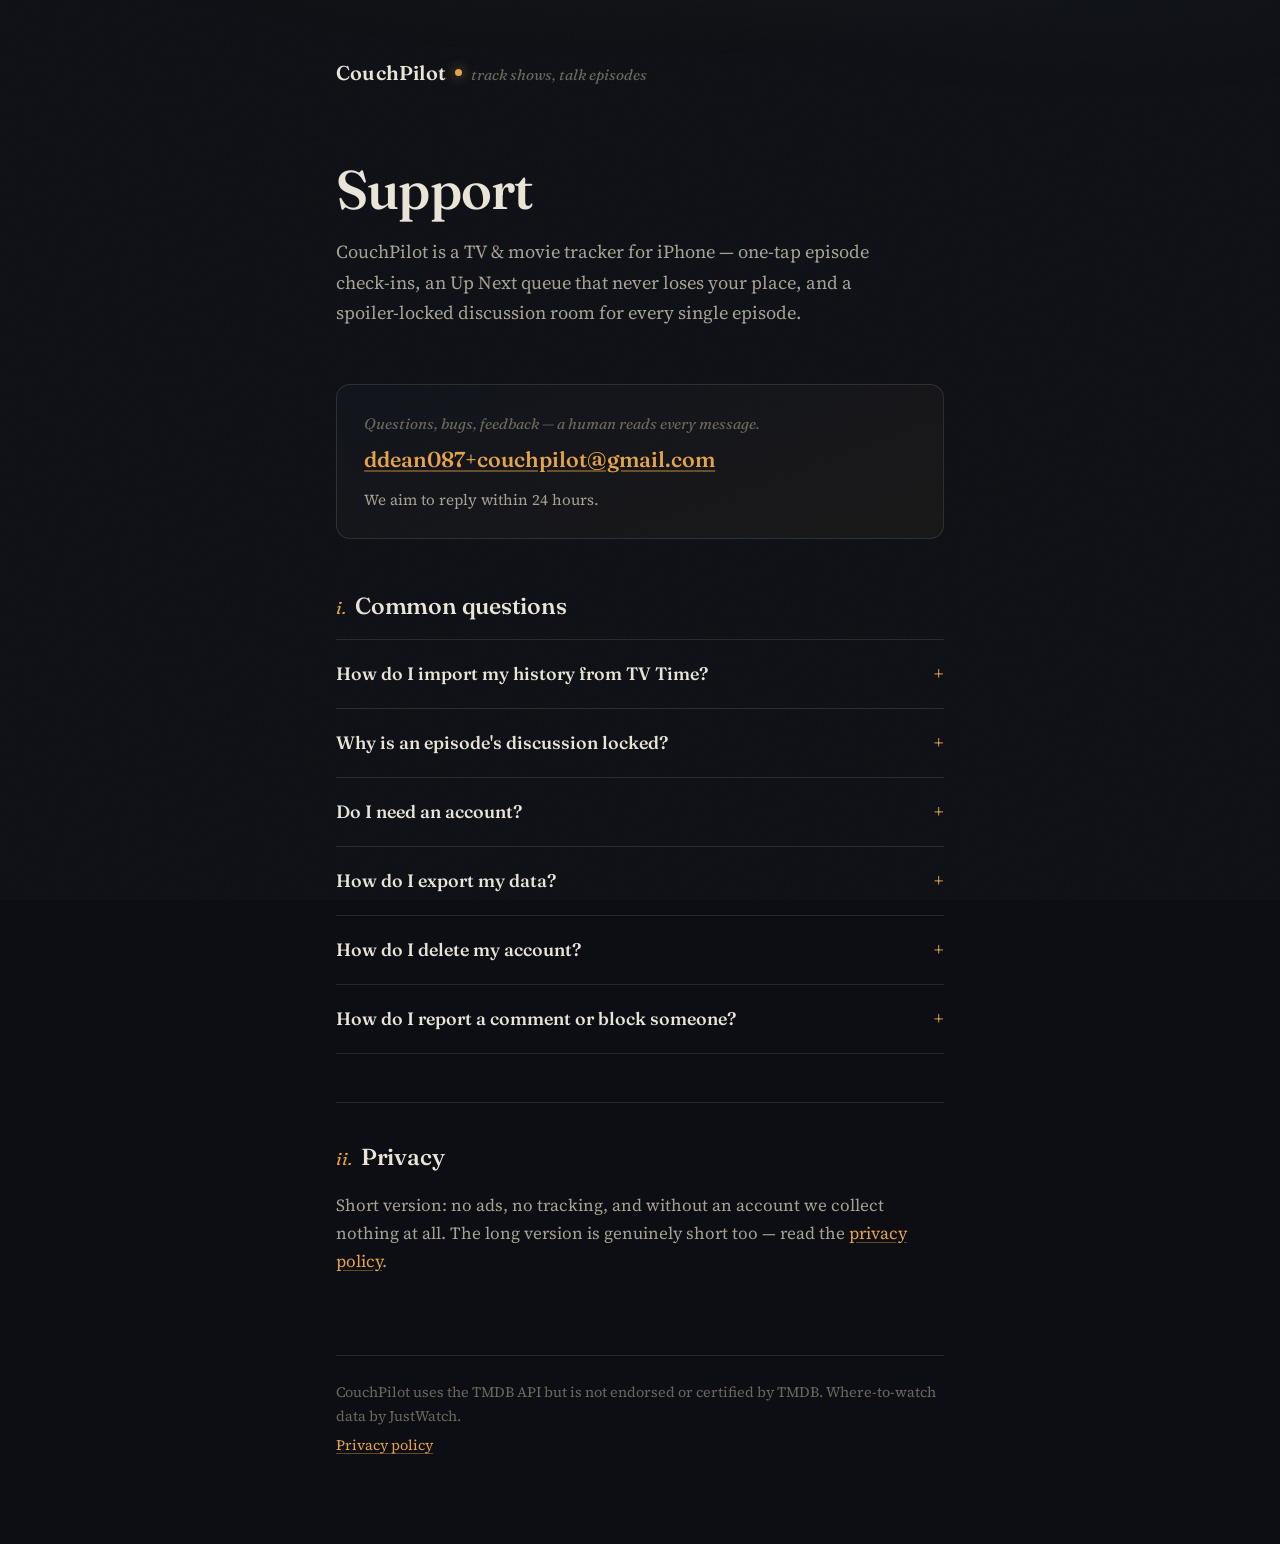
==== index.html @ 14f0dbd2 "CouchPilot support + privacy site Co-Authored-By: Claude Fable 5 <noreply@anthropic.com>" ====
<!doctype html>
<html lang="en">
<head>
<meta charset="utf-8">
<meta name="viewport" content="width=device-width, initial-scale=1">
<title>CouchPilot — Support</title>
<meta name="description" content="Support for CouchPilot, the TV &amp; movie tracker for iPhone with spoiler-free episode discussions.">
<link rel="icon" href="data:image/svg+xml,%3Csvg xmlns='http://www.w3.org/2000/svg' viewBox='0 0 100 100'%3E%3Ccircle cx='50' cy='50' r='42' fill='%230c0e13'/%3E%3Ccircle cx='50' cy='50' r='16' fill='%23e5a44a'/%3E%3C/svg%3E">
<link rel="preconnect" href="https://fonts.googleapis.com">
<link rel="preconnect" href="https://fonts.gstatic.com" crossorigin>
<link href="https://fonts.googleapis.com/css2?family=Fraunces:ital,opsz,wght@0,9..144,400..650;1,9..144,400..650&family=Source+Serif+4:ital,opsz,wght@0,8..60,400..600;1,8..60,400..600&display=swap" rel="stylesheet">
<link rel="stylesheet" href="styles.css">
</head>
<body>
<div class="wrap">

  <a class="brand" href="./">
    <span class="mark">CouchPilot</span>
    <span class="dot"></span>
    <span class="tag">track shows, talk episodes</span>
  </a>

  <h1>Support</h1>
  <p class="lede">CouchPilot is a TV &amp; movie tracker for iPhone — one-tap episode check-ins, an Up&nbsp;Next queue that never loses your place, and a spoiler-locked discussion room for every single episode.</p>

  <div class="contact">
    <p class="label">Questions, bugs, feedback — a human reads every message.</p>
    <a class="mail" href="mailto:ddean087+couchpilot@gmail.com">ddean087+couchpilot@gmail.com</a>
    <p class="note">We aim to reply within 24 hours.</p>
  </div>

  <h2><span class="num">i.</span>Common questions</h2>

  <details>
    <summary>How do I import my history from TV Time?</summary>
    <p>Settings → Import → pick your TV Time export file. CouchPilot reads both the official GDPR data export (the zip TV Time emails you) and JSON/CSV files from browser-extension exporters. Shows, episodes, movies, rewatches, and your original watch dates all come across. Importing the same file twice is safe — nothing gets double-counted.</p>
  </details>

  <details>
    <summary>Why is an episode's discussion locked?</summary>
    <p>Every episode has a Screening Room that only opens after you've marked that episode watched. That's the whole idea: you can't be spoiled by a thread you can't see. Check in to the episode and the room unlocks.</p>
  </details>

  <details>
    <summary>Do I need an account?</summary>
    <p>No. Tracking works entirely on your device with no sign-in. An account (email or Sign in with Apple) is only needed for the social layer — syncing, following friends, and joining Screening Rooms.</p>
  </details>

  <details>
    <summary>How do I export my data?</summary>
    <p>Settings → Your data → Export. Everything you've tracked leaves as JSON or CSV, any time, no account required.</p>
  </details>

  <details>
    <summary>How do I delete my account?</summary>
    <p>Settings → Account → Delete account. It takes effect immediately, in the app — your profile, watch history, comments, likes, and follows are removed from our servers and your Sign in with Apple token is revoked. Your local on-device library stays on your phone.</p>
  </details>

  <details>
    <summary>How do I report a comment or block someone?</summary>
    <p>Tap the ⋯ menu on any comment to report it or block its author. Reports are reviewed within 24 hours, and anything reported by three people is hidden automatically pending review. Your blocked list lives in Settings.</p>
  </details>

  <h2><span class="num">ii.</span>Privacy</h2>
  <p class="dim">Short version: no ads, no tracking, and without an account we collect nothing at all. The long version is genuinely short too — read the <a href="privacy/">privacy policy</a>.</p>

  <footer>
    <p>CouchPilot uses the TMDB API but is not endorsed or certified by TMDB. Where-to-watch data by JustWatch.</p>
    <p><a href="privacy/">Privacy policy</a></p>
  </footer>

</div>
</body>
</html>
---- styles.css ----
/* CouchPilot — support & privacy site
   Dimmed-theater editorial: near-black, warm marquee amber, program-notes type. */

:root {
  --bg: #0c0e13;
  --bg-raise: #12151d;
  --ink: #e9e4d8;
  --ink-dim: #a8a294;
  --ink-faint: #6d685d;
  --amber: #e5a44a;
  --amber-soft: rgba(229, 164, 74, 0.14);
  --rule: rgba(233, 228, 216, 0.12);
}

* { margin: 0; padding: 0; box-sizing: border-box; }

html { -webkit-text-size-adjust: 100%; }

body {
  background: var(--bg);
  color: var(--ink);
  font-family: "Source Serif 4", Georgia, "Times New Roman", serif;
  font-size: 1.0625rem;
  line-height: 1.65;
  min-height: 100vh;
  position: relative;
}

/* Projector glow: a faint warm spotlight bleeding from the top */
body::before {
  content: "";
  position: fixed;
  inset: 0;
  background:
    radial-gradient(90rem 40rem at 50% -20rem, rgba(229, 164, 74, 0.09), transparent 60%),
    radial-gradient(60rem 30rem at 85% -10rem, rgba(122, 148, 210, 0.05), transparent 55%);
  pointer-events: none;
  z-index: 0;
}

/* Film grain */
body::after {
  content: "";
  position: fixed;
  inset: 0;
  background-image: url("data:image/svg+xml,%3Csvg xmlns='http://www.w3.org/2000/svg' width='140' height='140'%3E%3Cfilter id='n'%3E%3CfeTurbulence type='fractalNoise' baseFrequency='0.9' numOctaves='2'/%3E%3C/filter%3E%3Crect width='140' height='140' filter='url(%23n)' opacity='0.045'/%3E%3C/svg%3E");
  pointer-events: none;
  z-index: 0;
}

.wrap {
  position: relative;
  z-index: 1;
  max-width: 41rem;
  margin: 0 auto;
  padding: 3.5rem 1.5rem 5rem;
}

/* Wordmark */
.brand {
  display: flex;
  align-items: baseline;
  gap: 0.55rem;
  text-decoration: none;
  margin-bottom: 4.5rem;
}
.brand .mark {
  font-family: "Fraunces", Georgia, serif;
  font-weight: 600;
  font-size: 1.25rem;
  letter-spacing: 0.01em;
  color: var(--ink);
}
.brand .dot {
  width: 0.45rem;
  height: 0.45rem;
  border-radius: 50%;
  background: var(--amber);
  box-shadow: 0 0 12px rgba(229, 164, 74, 0.7);
  align-self: center;
}
.brand .tag {
  font-family: "Fraunces", Georgia, serif;
  font-style: italic;
  font-size: 0.95rem;
  color: var(--ink-faint);
}

h1 {
  font-family: "Fraunces", Georgia, serif;
  font-weight: 550;
  font-size: clamp(2.4rem, 7vw, 3.4rem);
  line-height: 1.08;
  letter-spacing: -0.015em;
  margin-bottom: 1.1rem;
}

.lede {
  font-size: 1.15rem;
  color: var(--ink-dim);
  max-width: 34rem;
  margin-bottom: 3.5rem;
}

h2 {
  font-family: "Fraunces", Georgia, serif;
  font-weight: 550;
  font-size: 1.45rem;
  letter-spacing: -0.01em;
  margin: 3rem 0 0.9rem;
  padding-top: 2.2rem;
  border-top: 1px solid var(--rule);
}
h2:first-of-type { border-top: 0; padding-top: 0; }

/* Numbered section labels, like reel markers */
h2 .num {
  font-family: "Fraunces", Georgia, serif;
  font-style: italic;
  font-weight: 400;
  color: var(--amber);
  margin-right: 0.6rem;
  font-size: 1.1rem;
}

p { margin-bottom: 1rem; color: var(--ink); }
p.dim, li.dim { color: var(--ink-dim); }

ul { margin: 0 0 1.2rem 1.2rem; }
li { margin-bottom: 0.45rem; color: var(--ink); }

strong { font-weight: 600; color: var(--ink); }

a { color: var(--amber); text-decoration: underline; text-decoration-color: rgba(229, 164, 74, 0.4); text-underline-offset: 3px; transition: text-decoration-color 160ms ease; }
a:hover { text-decoration-color: var(--amber); }

/* Contact card — the one loud element */
.contact {
  background: linear-gradient(160deg, var(--bg-raise), rgba(229, 164, 74, 0.05));
  border: 1px solid var(--rule);
  border-radius: 14px;
  padding: 1.6rem 1.7rem;
  margin: 2.2rem 0 1rem;
}
.contact .label {
  font-family: "Fraunces", Georgia, serif;
  font-style: italic;
  color: var(--ink-faint);
  font-size: 0.95rem;
  margin-bottom: 0.35rem;
}
.contact a.mail {
  font-family: "Fraunces", Georgia, serif;
  font-size: clamp(1.05rem, 4vw, 1.35rem);
  font-weight: 550;
  word-break: break-all;
}
.contact .note {
  margin-top: 0.6rem;
  font-size: 0.95rem;
  color: var(--ink-dim);
  margin-bottom: 0;
}

/* FAQ */
details {
  border-top: 1px solid var(--rule);
  padding: 1.05rem 0;
}
details:last-of-type { border-bottom: 1px solid var(--rule); }
summary {
  cursor: pointer;
  font-family: "Fraunces", Georgia, serif;
  font-weight: 550;
  font-size: 1.12rem;
  list-style: none;
  display: flex;
  justify-content: space-between;
  align-items: center;
  gap: 1rem;
}
summary::-webkit-details-marker { display: none; }
summary::after {
  content: "+";
  font-family: "Fraunces", Georgia, serif;
  color: var(--amber);
  font-size: 1.3rem;
  font-weight: 400;
  flex-shrink: 0;
  transition: transform 180ms ease;
}
details[open] summary::after { transform: rotate(45deg); }
details p { margin-top: 0.75rem; color: var(--ink-dim); }
details p:last-child { margin-bottom: 0; }

.updated {
  font-family: "Fraunces", Georgia, serif;
  font-style: italic;
  color: var(--ink-faint);
  margin-bottom: 3rem;
}

footer {
  margin-top: 5rem;
  padding-top: 1.6rem;
  border-top: 1px solid var(--rule);
  font-size: 0.9rem;
  color: var(--ink-faint);
}
footer p { color: var(--ink-faint); margin-bottom: 0.35rem; }

@media (max-width: 480px) {
  .wrap { padding-top: 2.5rem; }
  .brand { margin-bottom: 3rem; }
}
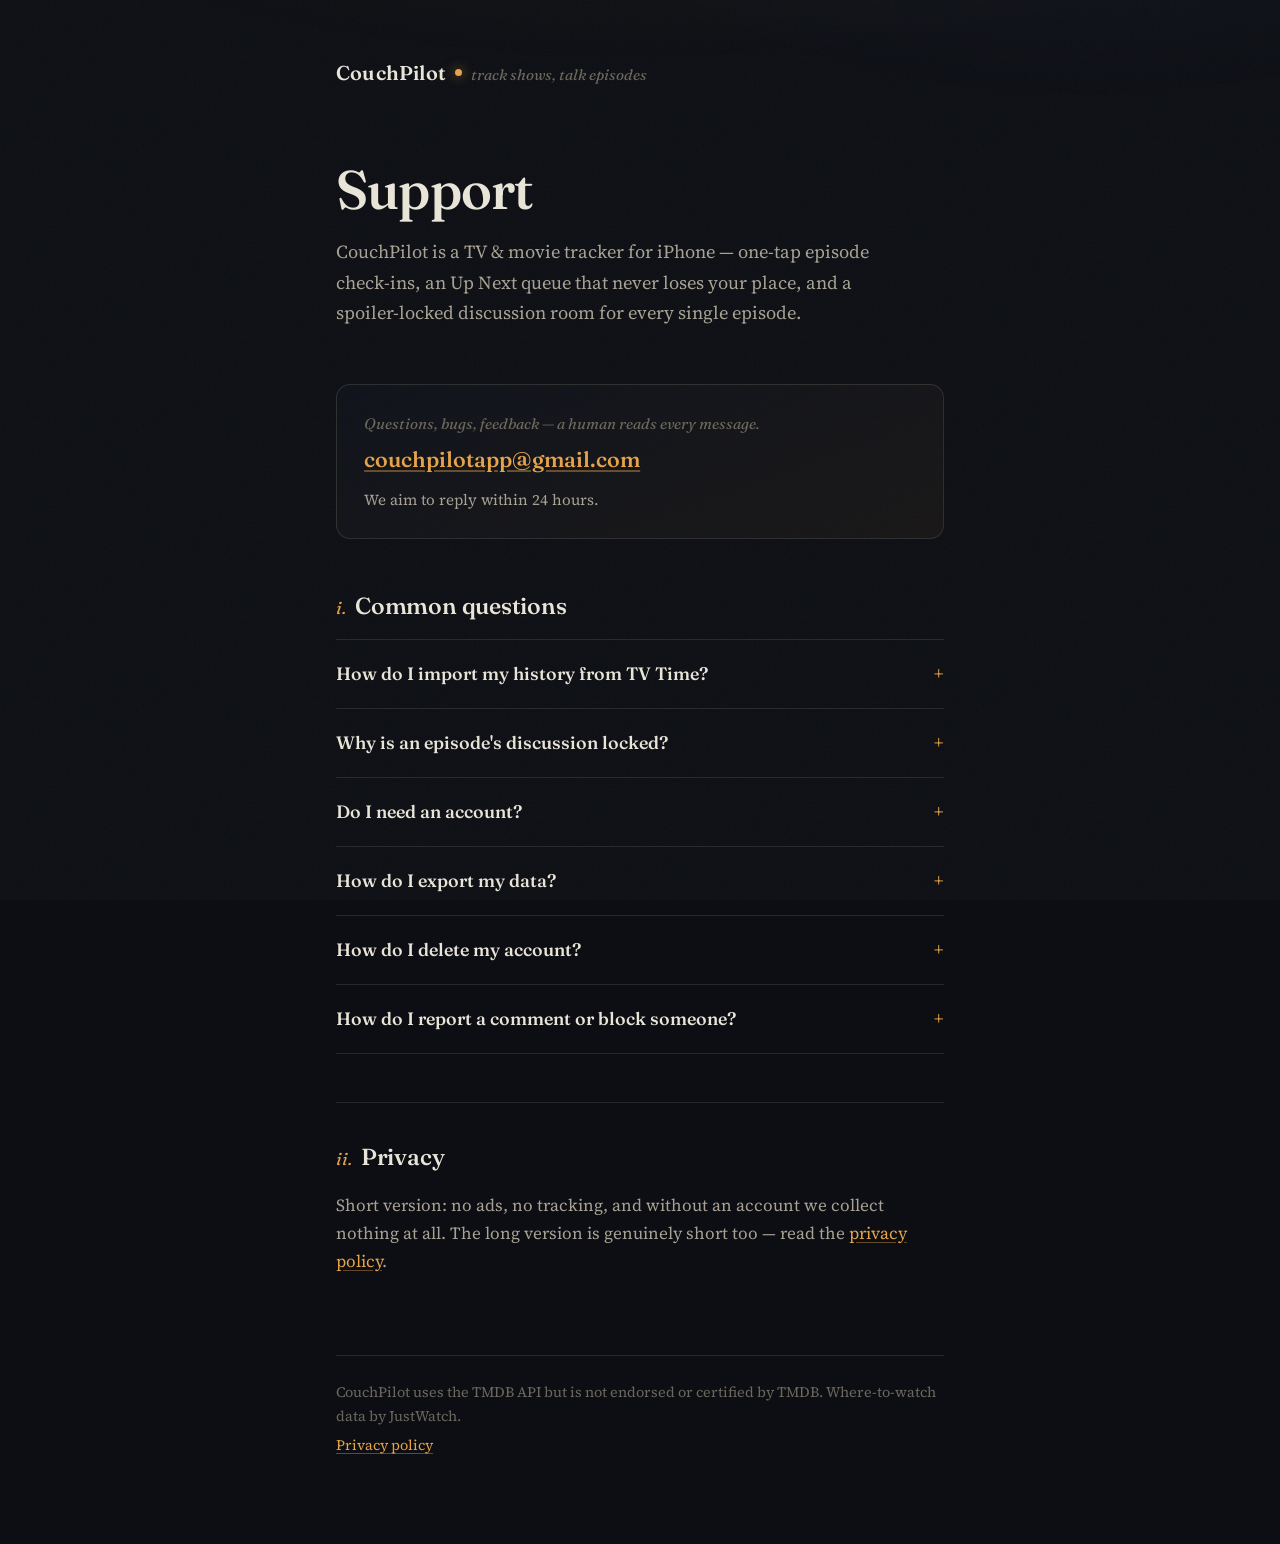
==== commit dbf968e8: "Use couchpilotapp@gmail.com as support contact Co-Authored-By: Claude Fable 5 <noreply@anthropic.com" ====
--- a/index.html
+++ b/index.html
@@ -25,7 +25,7 @@
 
   <div class="contact">
     <p class="label">Questions, bugs, feedback — a human reads every message.</p>
-    <a class="mail" href="mailto:ddean087+couchpilot@gmail.com">ddean087+couchpilot@gmail.com</a>
+    <a class="mail" href="mailto:couchpilotapp@gmail.com">couchpilotapp@gmail.com</a>
     <p class="note">We aim to reply within 24 hours.</p>
   </div>
 
